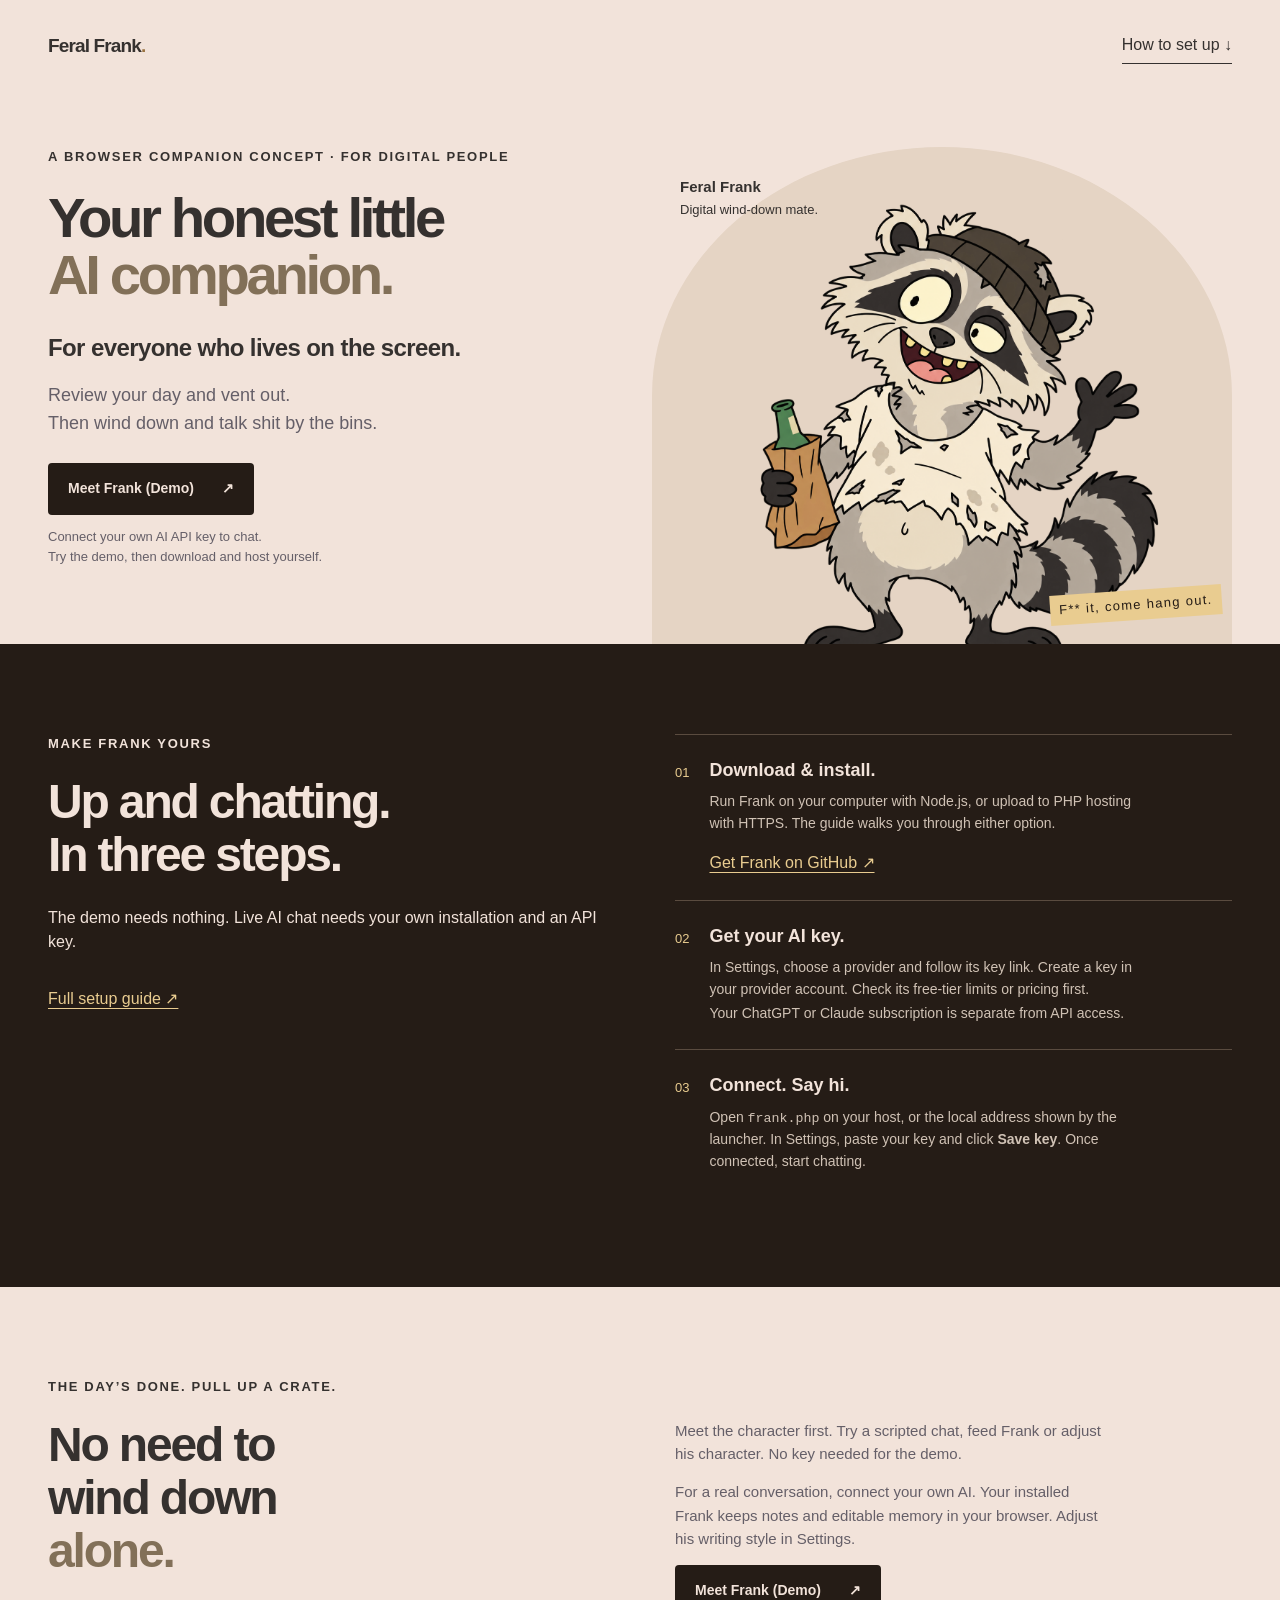
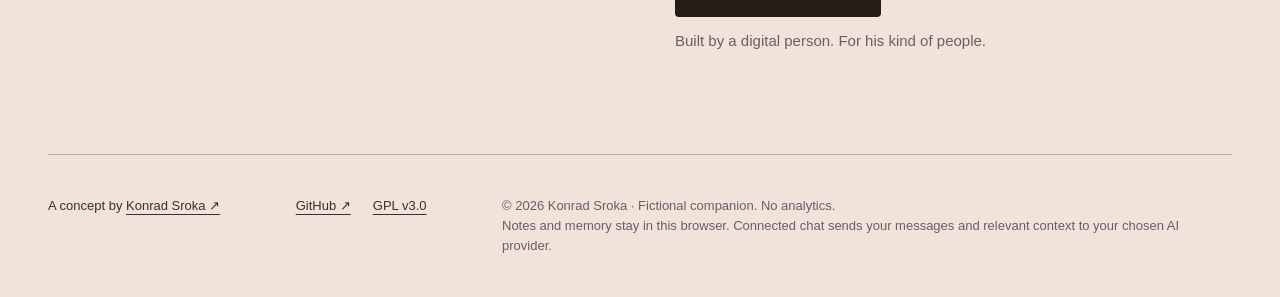
==== docs/index.html @ 743de65f "Frank is here! first version" ====
<!doctype html>
<!-- Feral Frank · Konrad Sroka · 2026 · GPL-3.0-only. -->
<html lang="en">
	<head>
		<meta charset="utf-8" />
		<meta
			name="viewport"
			content="width=device-width, initial-scale=1, viewport-fit=cover"
		/>
		<title>Feral Frank — Your honest little AI companion</title>
		<meta
			name="description"
			content="For everyone who lives on the screen. Review your day, vent out, then wind down by the bins. Meet Frank in the demo or connect your own AI."
		/>
		<meta name="theme-color" content="#f2e3da" />
		<meta name="author" content="Konrad Sroka" />
		<meta property="og:type" content="website" />
		<meta
			property="og:title"
			content="Feral Frank — Your honest little AI companion"
		/>
		<meta
			property="og:description"
			content="Review your day and vent out. Then wind down and talk shit by the bins. Try the demo, then make Frank yours."
		/>
		<meta property="og:image" content="og-image-v2.png" />
		<meta property="og:image:width" content="1731" />
		<meta property="og:image:height" content="909" />
		<meta
			property="og:image:alt"
			content="Feral Frank, your scruffy cartoon raccoon companion."
		/>
		<meta name="twitter:card" content="summary_large_image" />
		<meta
			name="twitter:title"
			content="Feral Frank — Your honest little AI companion"
		/>
		<meta
			name="twitter:description"
			content="Review your day. Then wind down by the bins. A browser companion concept for digital people."
		/>
		<meta name="twitter:image" content="og-image-v2.png" />
		<link rel="icon" href="favicon.svg" type="image/svg+xml" />
		<style>
			/* Feral Frank · Konrad Sroka · 2026 · GPL-3.0-only. Mobile first. */
			:root {
				color-scheme: light;
				--paper: #f2e3da;
				--ink: #35312f;
				--dark: #251c16;
				--muted: #655f68;
				--gold: #e9cc90;
			}
			* {
				box-sizing: border-box;
			}
			html {
				scroll-behavior: auto;
			}
			body {
				margin: 0;
				background: var(--paper);
				color: var(--ink);
				font:
					16px/1.55 -apple-system,
					BlinkMacSystemFont,
					"Segoe UI",
					sans-serif;
			}
			a {
				color: inherit;
				text-underline-offset: 4px;
			}
			a:focus-visible,
			summary:focus-visible {
				outline: 3px solid #8b5a36;
				outline-offset: 5px;
			}
			.skip-link {
				position: absolute;
				top: 8px;
				left: 8px;
				padding: 10px;
				transform: translateY(-150%);
				background: var(--dark);
				color: var(--paper);
				z-index: 10;
			}
			.skip-link:focus {
				transform: none;
			}
			.site-header {
				display: flex;
				align-items: center;
				justify-content: space-between;
				max-width: 1320px;
				margin: auto;
				padding: 20px 24px;
			}
			.wordmark {
				text-decoration: none;
				font-size: 19px;
				line-height: 1;
				font-weight: 750;
				letter-spacing: -0.045em;
			}
			.wordmark span {
				color: #9a7342;
			}
			.small-cta {
				border-bottom: 1px solid;
				text-decoration: none;
				padding: 5px 0;
			}
			.hero {
				max-width: 1320px;
				margin: auto;
				padding: 32px 24px 0;
				overflow: hidden;
			}
			.eyebrow {
				font-size: 13px;
				letter-spacing: 0.13em;
				text-transform: uppercase;
				font-weight: 600;
				margin: 0 0 22px;
			}
			h1 {
				font-size: clamp(28px, 8.1vw, 42px);
				letter-spacing: -0.06em;
				line-height: 1.02;
				margin: 0;
			}
			em {
				font-style: normal;
				color: #827058;
			}
			.hero-promise {
				font-size: 20px;
				font-weight: 600;
				line-height: 1.35;
				letter-spacing: -0.025em;
				margin: 24px 0 0;
			}
			.intro {
				font-size: 16px;
				color: var(--muted);
				margin: 18px 0 25px;
			}
			.primary-cta {
				display: inline-flex;
				gap: 28px;
				align-items: center;
				padding: 15px 20px;
				background: var(--dark);
				color: var(--paper);
				border-radius: 4px;
				text-decoration: none;
				font-size: 14px;
				font-weight: 600;
			}
			.primary-cta:hover {
				background: #514032;
			}
			.fine-print {
				font-size: 13px;
				margin: 12px 0;
				color: var(--muted);
			}
			.hero-art {
				position: relative;
				margin: 20px -24px 0;
				padding-top: 40px;
				height: 350px;
				background: #e5d4c4;
				border-radius: 50% 50% 0 0;
			}
			.hero-art img {
				display: block;
				position: absolute;
				width: 300px;
				height: auto;
				left: 50%;
				bottom: -70px;
				transform: translateX(-50%);
				animation: frank-arrives 750ms cubic-bezier(0.2, 0.75, 0.2, 1) both;
			}
			@keyframes frank-arrives {
				from {
					opacity: 0;
					transform: translateX(-50%) translateY(30px) rotate(-4deg);
				}
				65% {
					opacity: 1;
					transform: translateX(-50%) translateY(-5px) rotate(1deg);
				}
				to {
					opacity: 1;
					transform: translateX(-50%);
				}
			}
			.art-note {
				position: absolute;
				z-index: 1;
				top: 26px;
				left: 24px;
				font-size: 13px;
				font-weight: 700;
			}
			.art-note small {
				display: block;
				font-size: 13px;
				font-weight: 400;
			}
			.bin-label {
				position: absolute;
				right: 14px;
				bottom: 15px;
				background: var(--gold);
				color: var(--dark);
				padding: 5px 9px;
				font-size: 13px;
				letter-spacing: 0.1em;
				transform: rotate(-4deg);
			}
			.idea-section {
				background: var(--dark);
				color: var(--paper);
				padding: 65px 24px;
			}
			h2 {
				font-size: clamp(30px, 5vw, 48px);
				line-height: 1.1;
				letter-spacing: -0.045em;
				margin: 0 0 24px;
			}
			.section-intro > p:last-child {
				max-width: 430px;
				color: #d0c2b5;
				font-size: 15px;
			}
			.idea-list {
				margin-top: 42px;
			}
			.idea-list article {
				display: flex;
				gap: 20px;
				border-top: 1px solid #5a4b3f;
				padding: 24px 0;
			}
			.number {
				font-size: 13px;
				color: var(--gold);
				padding-top: 4px;
			}
			h3 {
				font-size: 18px;
				line-height: 1.25;
				margin: 0 0 10px;
			}
			.idea-list p {
				color: #d0c2b5;
				font-size: 14px;
				margin: 0;
				max-width: 450px;
			}
			.start-section {
				max-width: 1320px;
				margin: auto;
				padding: 64px 24px;
			}
			.start-copy {
				max-width: 430px;
			}
			.start-copy p {
				color: var(--muted);
				font-size: 15px;
			}
			details {
				margin-top: 26px;
				font-size: 13px;
				border-top: 1px solid #bdad9e;
				padding-top: 18px;
			}
			summary {
				cursor: pointer;
				font-weight: 600;
			}
			.site-footer {
				border-top: 1px solid #bdad9e;
				margin: 0 auto;
				padding: 24px;
				max-width: 1272px;
				font-size: 13px;
			}
			.site-footer div {
				display: flex;
				gap: 22px;
				margin: 12px 0;
			}
			.site-footer p {
				font-size: 13px;
				color: var(--muted);
				max-width: 730px;
			}
			@media (min-width: 760px) {
				.site-header {
					padding: 28px 48px;
				}
				.hero {
					padding: 55px 48px 0;
					display: grid;
					grid-template-columns: minmax(0, 1fr) minmax(0, 1fr);
					gap: 24px;
				}
				.hero-copy {
					padding-bottom: 65px;
					z-index: 1;
				}
				h1 {
					font-size: clamp(34px, 4.4vw, 64px);
				}
				.hero-promise {
					font-size: 24px;
				}
				.intro {
					font-size: 18px;
				}
				.hero-art {
					margin: 0;
					height: auto;
					min-height: 480px;
				}
				.hero-art img {
					width: 440px;
					max-width: 130%;
					bottom: -20px;
				}
				.art-note {
					left: 28px;
					top: 28px;
				}
				.bin-label {
					right: 10px;
					bottom: 24px;
				}
				.idea-section {
					display: grid;
					grid-template-columns: minmax(0, 1fr) minmax(0, 1fr);
					gap: 70px;
					padding: 90px max(48px, calc((100vw - 1224px) / 2));
				}
				.idea-list {
					margin: 0;
				}
				.start-section {
					display: grid;
					grid-template-columns: minmax(0, 1fr) minmax(0, 1fr);
					gap: 0 70px;
					padding: 90px 48px;
				}
				.start-section .eyebrow {
					grid-column: 1 / -1;
				}
				.start-copy p:first-child {
					margin-top: 0;
				}
				.site-footer {
					display: flex;
					flex-wrap: wrap;
					justify-content: space-between;
					align-items: baseline;
					padding: 28px 0;
					margin: 0 48px;
				}
				.site-footer p {
					flex-basis: 100%;
				}
			}
			@media (min-width: 1368px) {
				.site-footer {
					margin: auto;
				}
			}
			@media (prefers-reduced-motion: reduce) {
				.hero-art img {
					animation: none;
				}
				html {
					scroll-behavior: auto;
				}
			}

			/* Short setup steps and resilient narrow layouts. */
			#setup {
				scroll-margin-top: 24px;
			}
			.hero-copy,
			.section-intro,
			.idea-list,
			.start-copy {
				min-width: 0;
			}
			.idea-list article > div {
				min-width: 0;
			}
			.setup-link {
				display: inline-block;
				margin-top: 16px;
				color: var(--gold);
			}
			code {
				overflow-wrap: anywhere;
				font-size: 0.95em;
			}
			.art-note {
				font-size: 15px;
			}
			.art-note small {
				margin-top: 2px;
			}
			.site-header {
				gap: 16px;
			}
			.small-cta {
				font-size: 14px;
				flex-shrink: 0;
			}
			@media (min-width: 760px) {
				.small-cta {
					font-size: 16px;
				}
				.hero-promise {
					margin-top: 28px;
				}
			}
		</style>
	</head>
	<body>
		<a class="skip-link" href="#main">Skip to content</a>
		<header class="site-header">
			<a class="wordmark" href="index.html" title="Feral Frank homepage"
				>Feral Frank<span aria-hidden="true">.</span></a
			>
			<a class="small-cta" href="#setup" title="Jump to the three setup steps"
				>How to set up <span aria-hidden="true">↓</span></a
			>
		</header>
		<main id="main">
			<section class="hero" aria-labelledby="hero-title">
				<div class="hero-copy">
					<p class="eyebrow">
						A browser companion concept · for digital people
					</p>
					<h1 id="hero-title">
						Your honest little<br /><em>AI companion.</em>
					</h1>
					<p class="hero-promise">For everyone who lives on the screen.</p>
					<p class="intro">
						Review your day and vent out.<br />Then wind down and talk shit by
						the bins.
					</p>
					<a
						class="primary-cta"
						data-launch
						href="app.html"
						target="_blank"
						rel="noopener"
						title="Meet Frank in the demo (new tab)"
						><span data-launch-label>Meet Frank (Demo)</span
						><span aria-hidden="true">↗</span></a
					>
					<p class="fine-print">
						Connect your own AI API key to chat.<br />Try the demo, then
						download and host yourself.
					</p>
				</div>
				<div class="hero-art">
					<span class="art-note"
						>Feral Frank<small>Digital wind-down mate.</small></span
					>
					<img
						src="frank.png"
						width="1222"
						height="1287"
						alt="Frank, the scruffy cartoon raccoon, waving with a bottle in a paper bag"
						fetchpriority="high"
					/>
					<span class="bin-label">F** it, come hang out.</span>
				</div>
			</section>
			<section class="idea-section" id="setup" aria-labelledby="setup-title">
				<div class="section-intro">
					<p class="eyebrow">Make Frank yours</p>
					<h2 id="setup-title">Up and chatting.<br />In three steps.</h2>
					<p>
						The demo needs nothing. Live AI chat needs your own installation and
						an API key.
					</p>
					<a
						class="setup-link"
						href="SETUP.md"
						target="_blank"
						rel="noopener"
						title="Read the full installation guide (new tab)"
						>Full setup guide ↗</a
					>
				</div>
				<div class="idea-list">
					<article>
						<span class="number" aria-hidden="true">01</span>
						<div>
							<h3>Download &amp; install.</h3>
							<p>
								Run Frank on your computer with Node.js, or upload to PHP
								hosting with HTTPS. The guide walks you through either option.
							</p>
							<a
								class="setup-link"
								href="https://github.com/konradbuilds/feral-frank"
								target="_blank"
								rel="noopener"
								title="Open Frank’s source and download options on GitHub (new tab)"
								>Get Frank on GitHub ↗</a
							>
						</div>
					</article>
					<article>
						<span class="number" aria-hidden="true">02</span>
						<div>
							<h3>Get your AI key.</h3>
							<p>
								In Settings, choose a provider and follow its key link. Create a
								key in your provider account. Check its free-tier limits or
								pricing first.
							</p>
							<p class="setup-link">
								Your ChatGPT or Claude subscription is separate from API access.
							</p>
						</div>
					</article>
					<article>
						<span class="number" aria-hidden="true">03</span>
						<div>
							<h3>Connect. Say hi.</h3>
							<p>
								Open <code>frank.php</code> on your host, or the local address
								shown by the launcher. In Settings, paste your key and click
								<strong>Save key</strong>. Once connected, start chatting.
							</p>
						</div>
					</article>
				</div>
			</section>
			<section class="start-section" aria-labelledby="start-title">
				<p class="eyebrow">The day’s done. Pull up a crate.</p>
				<h2 id="start-title">No need to<br />wind down<br /><em>alone.</em></h2>
				<div class="start-copy">
					<p>
						Meet the character first. Try a scripted chat, feed Frank or adjust his character. No key needed for the demo.
					</p>
					<p>
						For a real conversation, connect your own AI. Your installed Frank
						keeps notes and editable memory in your browser. Adjust his writing style in Settings.
					</p>
					<a
						class="primary-cta"
						data-launch
						href="app.html"
						target="_blank"
						rel="noopener"
						title="Meet Frank in the demo (new tab)"
						><span data-launch-label>Meet Frank (Demo)</span
						><span aria-hidden="true">↗</span></a
					>
					<p class="fine-print" id="launch-status" role="status">
						Built by a digital person. For his kind of people.
					</p>
				</div>
			</section>
		</main>
		<footer class="site-footer">
			<span
				>A concept by
				<a
					href="https://konradbuilds.github.io/"
					target="_blank"
					rel="noopener"
					title="Visit Konrad’s portfolio (new tab)"
					>Konrad Sroka ↗</a
				></span
			>
			<div>
				<a
					href="https://github.com/konradbuilds/feral-frank"
					target="_blank"
					rel="noopener"
					title="View Feral Frank’s source on GitHub (new tab)"
					>GitHub ↗</a
				><a href="LICENSE.txt" title="Read the GPL v3.0 licence">GPL v3.0</a>
			</div>
			<p>
				© 2026 Konrad Sroka · Fictional companion. No analytics.<br />Notes and
				memory stay in this browser. Connected chat sends your messages and
				relevant context to your chosen AI provider.
			</p>
		</footer>
		<script>
			/* Check this installation only. No key, chat request or provider call. */
			(function () {
				"use strict";
				if (
					!/^https?:$/.test(location.protocol) ||
					location.hostname.endsWith(".github.io")
				)
					return;
				const controller = new AbortController();
				const timeout = setTimeout(() => controller.abort(), 2500);
				fetch("frank.php?api=status", {
					credentials: "same-origin",
					cache: "no-store",
					signal: controller.signal,
				})
					.then(async (response) => {
						if (
							!(response.headers.get("content-type") || "").includes(
								"application/json",
							)
						)
							return;
						const data = await response.json();
						const installed =
							response.ok &&
							data.bridge === true &&
							Array.isArray(data.providers);
						const signIn =
							response.status === 401 &&
							data.error === "Sign in at frank.php, then try again.";
						if (!installed && !signIn) return;
						const configured =
							installed &&
							data.providers.some(
								(provider) => provider.configured && provider.model,
							);
						const label = signIn
							? "Sign in to Frank"
							: configured
								? "Open my Frank"
								: "Set up my Frank";
						document.querySelectorAll("[data-launch]").forEach((link) => {
							link.href = "frank.php";
							link.title = label + " (new tab)";
							link.querySelector("[data-launch-label]").textContent = label;
						});
						document.getElementById("launch-status").textContent = signIn
							? "Your installation is here. Sign in with your existing Frank password."
							: configured
								? "Your AI key is saved. Frank checks the connection when you open it."
								: "Your installation is here. Open Frank to add your AI key.";
					})
					.catch(() => {
						/* Static host, offline or unavailable server: the demo link still works. */
					})
					.finally(() => clearTimeout(timeout));
			})();
		</script>
		<!-- Frank to future maintainers: keep the useful bits. Let the rest go. -->
	</body>
</html>
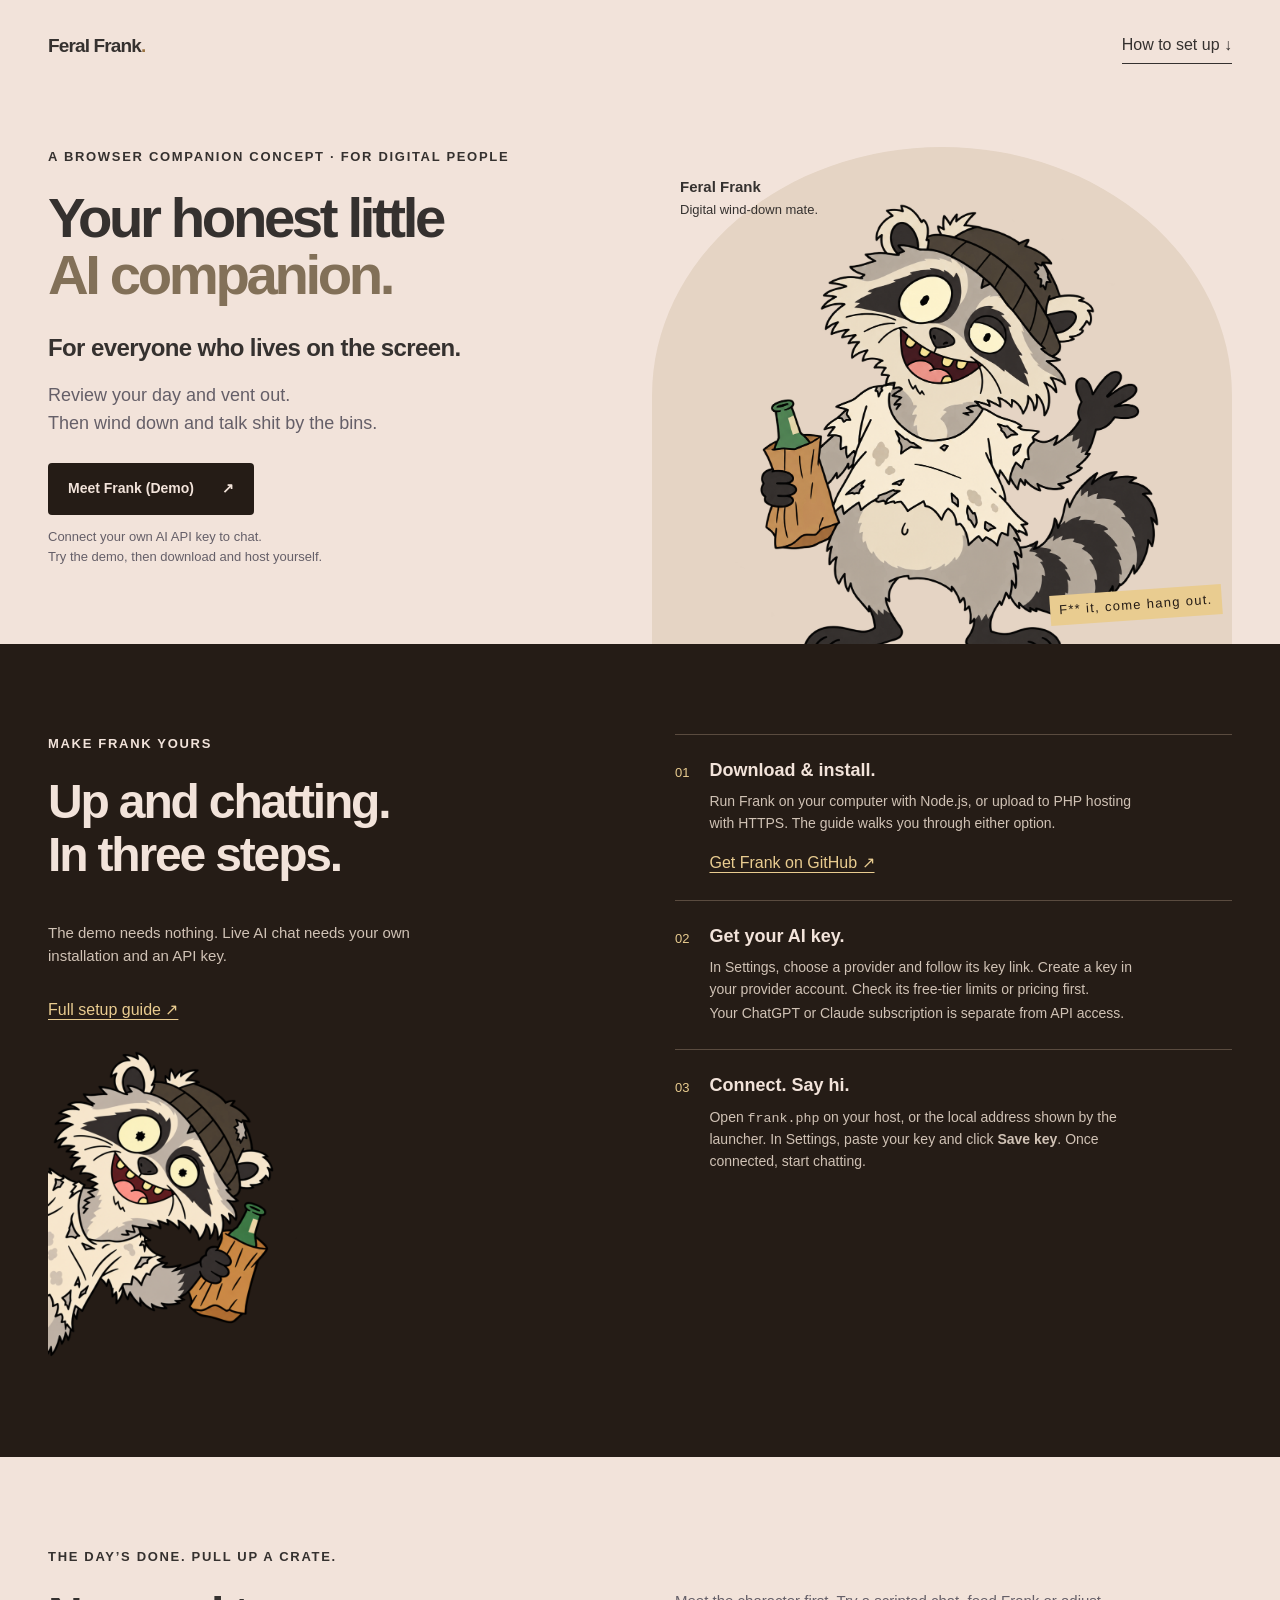
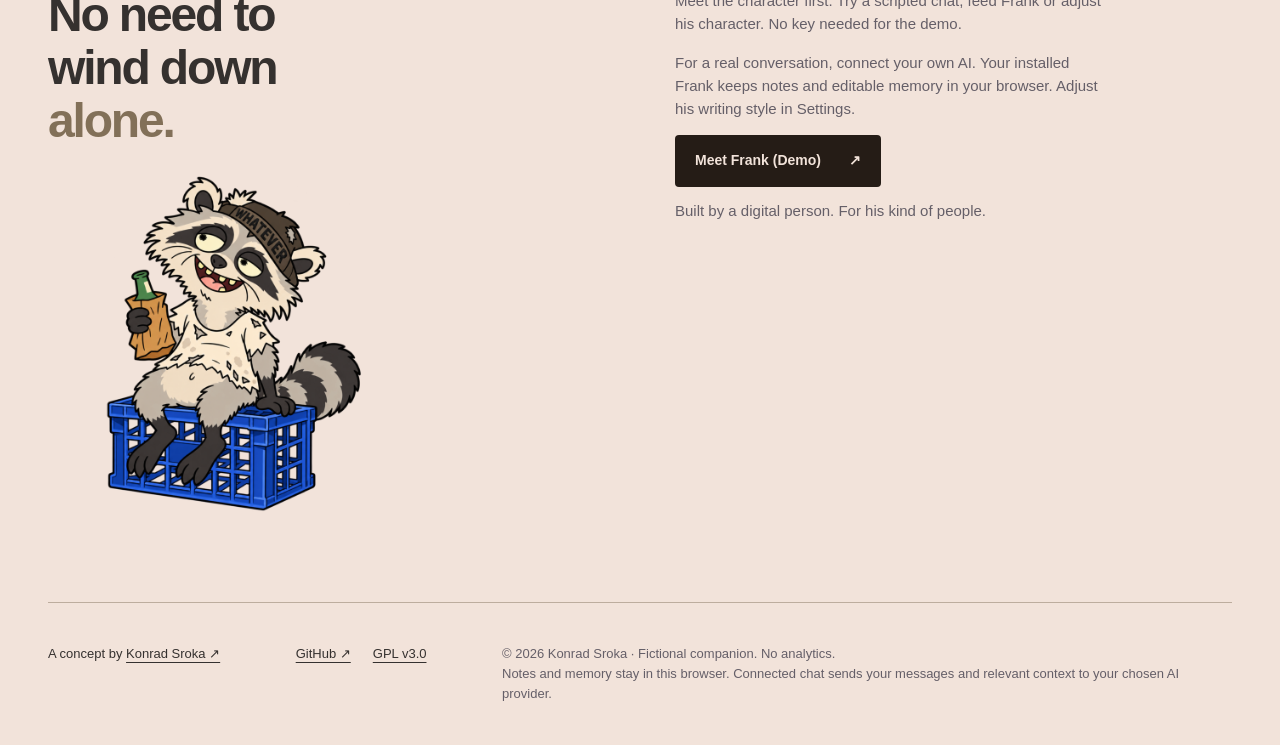
==== commit 69172c87: "Fix about-page publication: include updated HTML and artwork cache" ====
--- a/docs/index.html
+++ b/docs/index.html
@@ -175,11 +175,12 @@
 				background: #e5d4c4;
 				border-radius: 50% 50% 0 0;
 			}
-			.hero-art img {
+			.hero-art .hero-frank {
 				display: block;
 				position: absolute;
 				width: 300px;
 				height: auto;
+				aspect-ratio: 1222 / 1287;
 				left: 50%;
 				bottom: -70px;
 				transform: translateX(-50%);
@@ -234,7 +235,7 @@
 				letter-spacing: -0.045em;
 				margin: 0 0 24px;
 			}
-			.section-intro > p:last-child {
+			.section-intro > p:not(.eyebrow) {
 				max-width: 430px;
 				color: #d0c2b5;
 				font-size: 15px;
@@ -331,7 +332,7 @@
 					height: auto;
 					min-height: 480px;
 				}
-				.hero-art img {
+				.hero-art .hero-frank {
 					width: 440px;
 					max-width: 130%;
 					bottom: -20px;
@@ -383,7 +384,7 @@
 				}
 			}
 			@media (prefers-reduced-motion: reduce) {
-				.hero-art img {
+				.hero-art .hero-frank {
 					animation: none;
 				}
 				html {
@@ -433,6 +434,13 @@
 				.hero-promise {
 					margin-top: 28px;
 				}
+			}
+			.section-intro { display: flex; flex-direction: column; align-items: flex-start; }
+			.setup-frank { display: block; width: min(100%, 280px); height: auto; margin-top: 28px; }
+			.start-frank { display: block; width: min(100%, 340px); height: auto; margin: 24px 0 32px; }
+			@media (min-width: 760px) {
+				.setup-frank { margin-top: auto; padding-top: 24px; width: min(100%, 320px); }
+				.start-frank { margin-bottom: 0; }
 			}
 		</style>
 	</head>
@@ -479,13 +487,125 @@
 					<span class="art-note"
 						>Feral Frank<small>Digital wind-down mate.</small></span
 					>
-					<img
-						src="frank.png"
-						width="1222"
-						height="1287"
-						alt="Frank, the scruffy cartoon raccoon, waving with a bottle in a paper bag"
-						fetchpriority="high"
-					/>
+					<svg class="hero-frank" viewBox="0 0 1222 1287" role="img" aria-label="Frank looks at you, waving with a bagged bottle" xmlns="http://www.w3.org/2000/svg" xmlns:xlink="http://www.w3.org/1999/xlink"><defs><image
+												id="about-original-ink"
+												href="frank.png"
+												xlink:href="frank.png"
+												x="0"
+												y="0"
+												width="1222"
+												height="1287"
+											/><clipPath id="about-left-eye-cut">
+												<path
+													d="M578.59 208.21L566.04 210.30L559.77 212.39L553.50 214.48L548.28 216.57L544.10 218.66L539.92 220.75L535.74 222.84L531.56 224.93L528.42 227.02L525.29 229.11L523.20 231.20L520.07 233.29L517.98 235.38L515.88 237.47L513.79 239.56L511.70 241.65L509.62 243.74L508.57 245.83L508.57 247.92L504.39 250.01L503.35 252.10L502.30 254.19L501.25 256.28L500.21 258.37L498.12 260.46L498.12 262.55L497.07 264.64L496.03 266.73L494.99 268.82L494.99 270.91L493.94 273.00L493.94 275.09L492.89 277.18L492.89 279.27L492.89 281.36L491.85 283.45L491.85 285.54L491.85 287.63L492.89 289.72L492.89 291.81L492.89 293.90L493.94 295.99L493.94 298.08L494.99 300.17L496.03 302.26L497.07 304.35L497.07 306.44L499.17 308.53L500.21 310.62L501.25 312.71L503.35 314.80L504.39 316.89L506.48 318.98L508.57 321.07L510.66 323.16L513.79 325.25L515.88 327.34L519.02 329.43L524.25 331.52L529.47 333.61L535.74 335.70L539.92 336.75L562.91 336.75L570.23 335.70L578.59 333.61L583.81 331.52L589.03 329.43L593.22 327.34L596.35 325.25L600.53 323.16L602.62 321.07L605.75 318.98L607.85 316.89L610.98 314.80L612.02 312.71L614.12 310.62L616.21 308.53L618.29 306.44L619.34 304.35L621.43 302.26L622.48 300.17L623.52 298.08L625.61 295.99L626.65 293.90L627.70 291.81L628.75 289.72L628.75 287.63L629.79 285.54L630.84 283.45L631.88 281.36L632.92 279.27L632.92 277.18L633.97 275.09L635.01 273.00L635.01 270.91L636.06 268.82L636.06 266.73L637.11 264.64L637.11 262.55L637.11 260.46L637.11 258.37L638.15 256.28L638.15 254.19L638.15 252.10L637.11 250.01L637.11 247.92L637.11 245.83L636.06 243.74L636.06 241.65L635.01 239.56L633.97 237.47L632.92 235.38L631.88 233.29L630.84 231.20L628.75 229.11L625.61 227.02L623.52 224.93L623.52 222.84L621.43 220.75L619.34 218.66L616.21 216.57L612.02 214.48L607.85 212.39L602.62 210.30L593.22 208.21Z"
+												/>
+											</clipPath><clipPath id="about-right-eye-cut">
+												<path
+													d="M699.38 337.15L697.29 339.25L696.25 341.33L695.20 343.43L694.15 345.51L693.11 347.61L692.07 349.69L691.02 351.79L689.98 353.88L689.98 355.97L688.93 358.06L688.93 360.14L688.93 362.24L688.93 364.32L688.93 366.42L688.93 368.50L688.93 370.60L688.93 372.69L688.93 374.77L688.93 376.87L688.93 378.95L689.98 381.05L689.98 383.13L691.02 385.23L692.07 387.31L693.11 389.40L694.15 391.50L695.20 393.58L696.25 395.68L698.34 397.76L699.38 399.86L701.47 401.94L702.51 404.03L704.61 406.12L709.83 408.21L712.97 410.31L712.97 412.39L717.14 414.49L721.33 416.57L726.55 418.67L734.91 420.75L750.59 420.75L757.90 418.67L763.12 416.57L767.30 414.49L769.39 412.39L772.53 410.31L773.58 408.21L775.66 406.12L777.75 404.03L778.80 401.94L779.85 399.86L780.89 397.76L781.93 395.68L782.98 393.58L784.02 391.50L784.02 389.40L782.98 387.31L781.93 385.23L780.89 383.13L779.85 381.05L777.75 378.95L776.71 376.87L774.62 374.77L773.58 372.69L771.49 370.60L769.39 368.50L767.30 366.42L765.22 364.32L763.12 362.24L759.99 360.14L757.90 358.06L754.76 355.97L751.63 353.88L748.50 351.79L744.32 349.69L740.13 347.61L737.00 345.51L731.77 343.43L724.46 341.33L717.14 339.25L703.56 337.15Z"
+												/>
+											</clipPath><clipPath id="about-left-pupil-clear">
+												<rect x="518" y="260" width="34" height="36" />
+											</clipPath><clipPath id="about-left-pupil-cut">
+												<path
+													id="about-left-pupil-shape"
+													d="M519.7 282.5L520.9 278.0L529.2 267.9L532.7 264.6L538.6 262.3L543.3 262.3L545.7 263.4L546.9 264.6L548.1 266.8L549.2 270.2L549.2 272.4L548.1 275.8L543.3 284.7L541.0 288.1L537.4 290.3L530.4 293.7L526.8 293.7L522.1 291.4L519.7 284.7Z"
+												/>
+											</clipPath><clipPath id="about-right-pupil-clear">
+												<rect x="690" y="353" width="24" height="28" />
+											</clipPath><clipPath id="about-right-pupil-cut">
+												<path
+													id="about-right-pupil-shape"
+													d="M690.3 368.2L691.4 364.8L695.0 359.2L697.3 355.9L699.7 354.7L703.2 353.6L709.1 353.6L711.5 355.9L712.7 358.1L712.7 364.8L709.1 373.8L706.8 376.0L703.2 378.3L700.9 379.4L696.2 379.4L693.8 378.3L691.4 376.0L690.3 373.8Z"
+												/>
+											</clipPath></defs><use href="#about-original-ink" xlink:href="#about-original-ink"/><g id="about-left-eye" clip-path="url(#about-left-eye-cut)">
+													<g clip-path="url(#about-left-pupil-clear)">
+														<rect
+															x="518"
+															y="260"
+															width="34"
+															height="36"
+															fill="#fcf2cb"
+														/>
+														<use
+															href="#about-original-ink"
+															xlink:href="#about-original-ink"
+															transform="translate(-36 0)"
+														/>
+													</g>
+													<g id="about-left-pupil" transform="translate(28 -2)">
+														<use
+															href="#about-original-ink"
+															xlink:href="#about-original-ink"
+															clip-path="url(#about-left-pupil-cut)"
+														/>
+													</g>
+													<path
+														id="about-left-lid"
+														d="M480 190H655V192Q570 184 480 192Z"
+														fill="#48443d"
+														stroke="#292626"
+														stroke-width="3.6"
+														stroke-linejoin="round"
+													/>
+													<path
+														id="about-left-lower-lid"
+														d="M480 350H655V350H480Z"
+														fill="#48443d"
+													/>
+													<path
+														id="about-left-crease"
+														d="M495 278C535 284 593 284 638 278"
+														fill="none"
+														stroke="#262525"
+														stroke-width="5"
+														stroke-linecap="round"
+														opacity="0"
+													/>
+												</g><g id="about-right-eye" clip-path="url(#about-right-eye-cut)">
+													<g clip-path="url(#about-right-pupil-clear)">
+														<rect
+															x="690"
+															y="353"
+															width="24"
+															height="28"
+															fill="#fcf3cc"
+														/>
+														<use
+															href="#about-original-ink"
+															xlink:href="#about-original-ink"
+															transform="translate(-34 -12)"
+														/>
+													</g>
+													<g id="about-right-pupil" transform="translate(34 12)">
+														<use
+															href="#about-original-ink"
+															xlink:href="#about-original-ink"
+															clip-path="url(#about-right-pupil-cut)"
+														/>
+													</g>
+													<path
+														id="about-right-lid"
+														d="M675 317H803V319Q745 313 675 319Z"
+														fill="#48443d"
+														stroke="#292626"
+														stroke-width="3.6"
+														stroke-linejoin="round"
+													/>
+													<path
+														id="about-right-lower-lid"
+														d="M675 435H803V435H675Z"
+														fill="#48443d"
+													/>
+													<path
+														id="about-right-crease"
+														d="M690 384Q737 394 784 385"
+														fill="none"
+														stroke="#262525"
+														stroke-width="5"
+														stroke-linecap="round"
+														opacity="0"
+													/>
+												</g></svg>
 					<span class="bin-label">F** it, come hang out.</span>
 				</div>
 			</section>
@@ -505,6 +625,7 @@
 						title="Read the full installation guide (new tab)"
 						>Full setup guide ↗</a
 					>
+<img class="setup-frank" src="images/frank-peek-forward.png" width="800" height="800" alt="Frank peeks in with his bottle, looking straight at you" loading="lazy" decoding="async"/>
 				</div>
 				<div class="idea-list">
 					<article>
@@ -554,7 +675,8 @@
 			</section>
 			<section class="start-section" aria-labelledby="start-title">
 				<p class="eyebrow">The day’s done. Pull up a crate.</p>
-				<h2 id="start-title">No need to<br />wind down<br /><em>alone.</em></h2>
+				<div class="start-heading"><h2 id="start-title">No need to<br />wind down<br /><em>alone.</em></h2>
+<img class="start-frank" src="images/frank-crate-whatever.png" width="800" height="800" alt="A satisfied Frank on a blue milk crate, bottle in hand and WHATEVER stitched on his beanie" loading="lazy" decoding="async"/></div>
 				<div class="start-copy">
 					<p>
 						Meet the character first. Try a scripted chat, feed Frank or adjust his character. No key needed for the demo.
@@ -664,6 +786,7 @@
 					.finally(() => clearTimeout(timeout));
 			})();
 		</script>
+		<script src="about-motion.js" defer></script>
 		<!-- Frank to future maintainers: keep the useful bits. Let the rest go. -->
 	</body>
 </html>
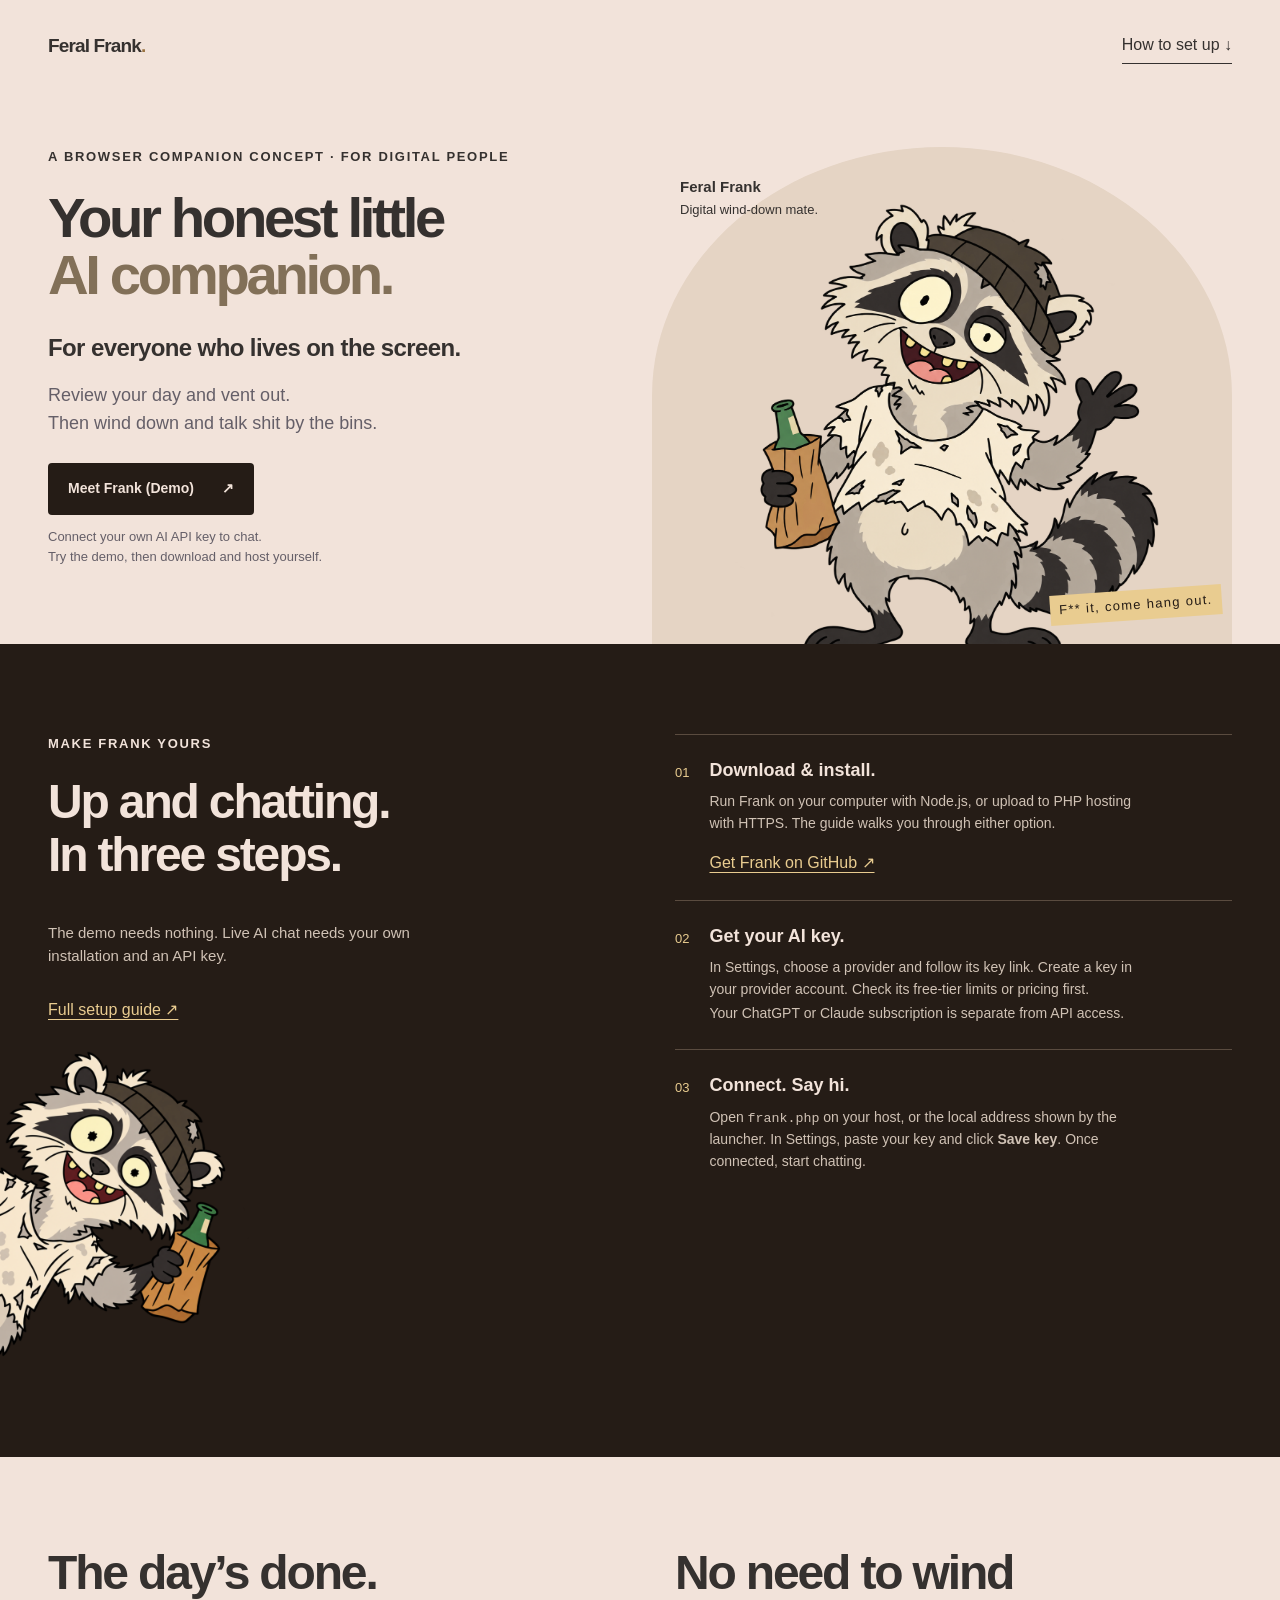
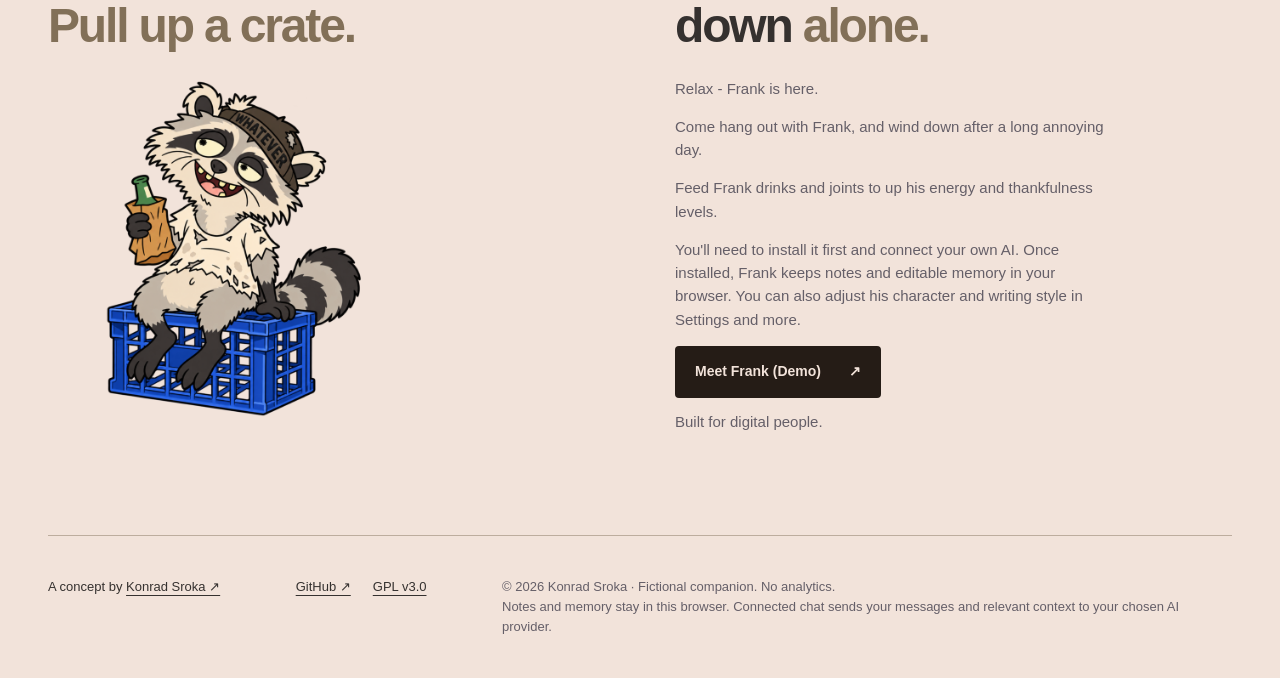
==== commit 3d55fdce: "Update closing copy and align peeking Frank with screen edge" ====
--- a/docs/index.html
+++ b/docs/index.html
@@ -360,9 +360,6 @@
 					gap: 0 70px;
 					padding: 90px 48px;
 				}
-				.start-section .eyebrow {
-					grid-column: 1 / -1;
-				}
 				.start-copy p:first-child {
 					margin-top: 0;
 				}
@@ -436,10 +433,10 @@
 				}
 			}
 			.section-intro { display: flex; flex-direction: column; align-items: flex-start; }
-			.setup-frank { display: block; width: min(100%, 280px); height: auto; margin-top: 28px; }
+			.setup-frank { display: block; width: min(100%, 280px); height: auto; margin-top: 28px; margin-left: -24px; }
 			.start-frank { display: block; width: min(100%, 340px); height: auto; margin: 24px 0 32px; }
 			@media (min-width: 760px) {
-				.setup-frank { margin-top: auto; padding-top: 24px; width: min(100%, 320px); }
+				.setup-frank { margin-top: auto; padding-top: 24px; width: min(100%, 320px); margin-left: calc(-1 * max(48px, (100vw - 1224px) / 2)); }
 				.start-frank { margin-bottom: 0; }
 			}
 		</style>
@@ -674,17 +671,14 @@
 				</div>
 			</section>
 			<section class="start-section" aria-labelledby="start-title">
-				<p class="eyebrow">The day’s done. Pull up a crate.</p>
-				<div class="start-heading"><h2 id="start-title">No need to<br />wind down<br /><em>alone.</em></h2>
+				<div class="start-heading"><h2 id="start-title">The day’s done.<br /><em>Pull up a crate.</em></h2>
 <img class="start-frank" src="images/frank-crate-whatever.png" width="800" height="800" alt="A satisfied Frank on a blue milk crate, bottle in hand and WHATEVER stitched on his beanie" loading="lazy" decoding="async"/></div>
 				<div class="start-copy">
-					<p>
-						Meet the character first. Try a scripted chat, feed Frank or adjust his character. No key needed for the demo.
-					</p>
-					<p>
-						For a real conversation, connect your own AI. Your installed Frank
-						keeps notes and editable memory in your browser. Adjust his writing style in Settings.
-					</p>
+					<h2>No need to wind down <em>alone.</em></h2>
+					<p>Relax - Frank is here.</p>
+					<p>Come hang out with Frank, and wind down after a long annoying day.</p>
+					<p>Feed Frank drinks and joints to up his energy and thankfulness levels.</p>
+					<p>You'll need to install it first and connect your own AI. Once installed, Frank keeps notes and editable memory in your browser. You can also adjust his character and writing style in Settings and more.</p>
 					<a
 						class="primary-cta"
 						data-launch
@@ -696,7 +690,7 @@
 						><span aria-hidden="true">↗</span></a
 					>
 					<p class="fine-print" id="launch-status" role="status">
-						Built by a digital person. For his kind of people.
+						Built for digital people.
 					</p>
 				</div>
 			</section>
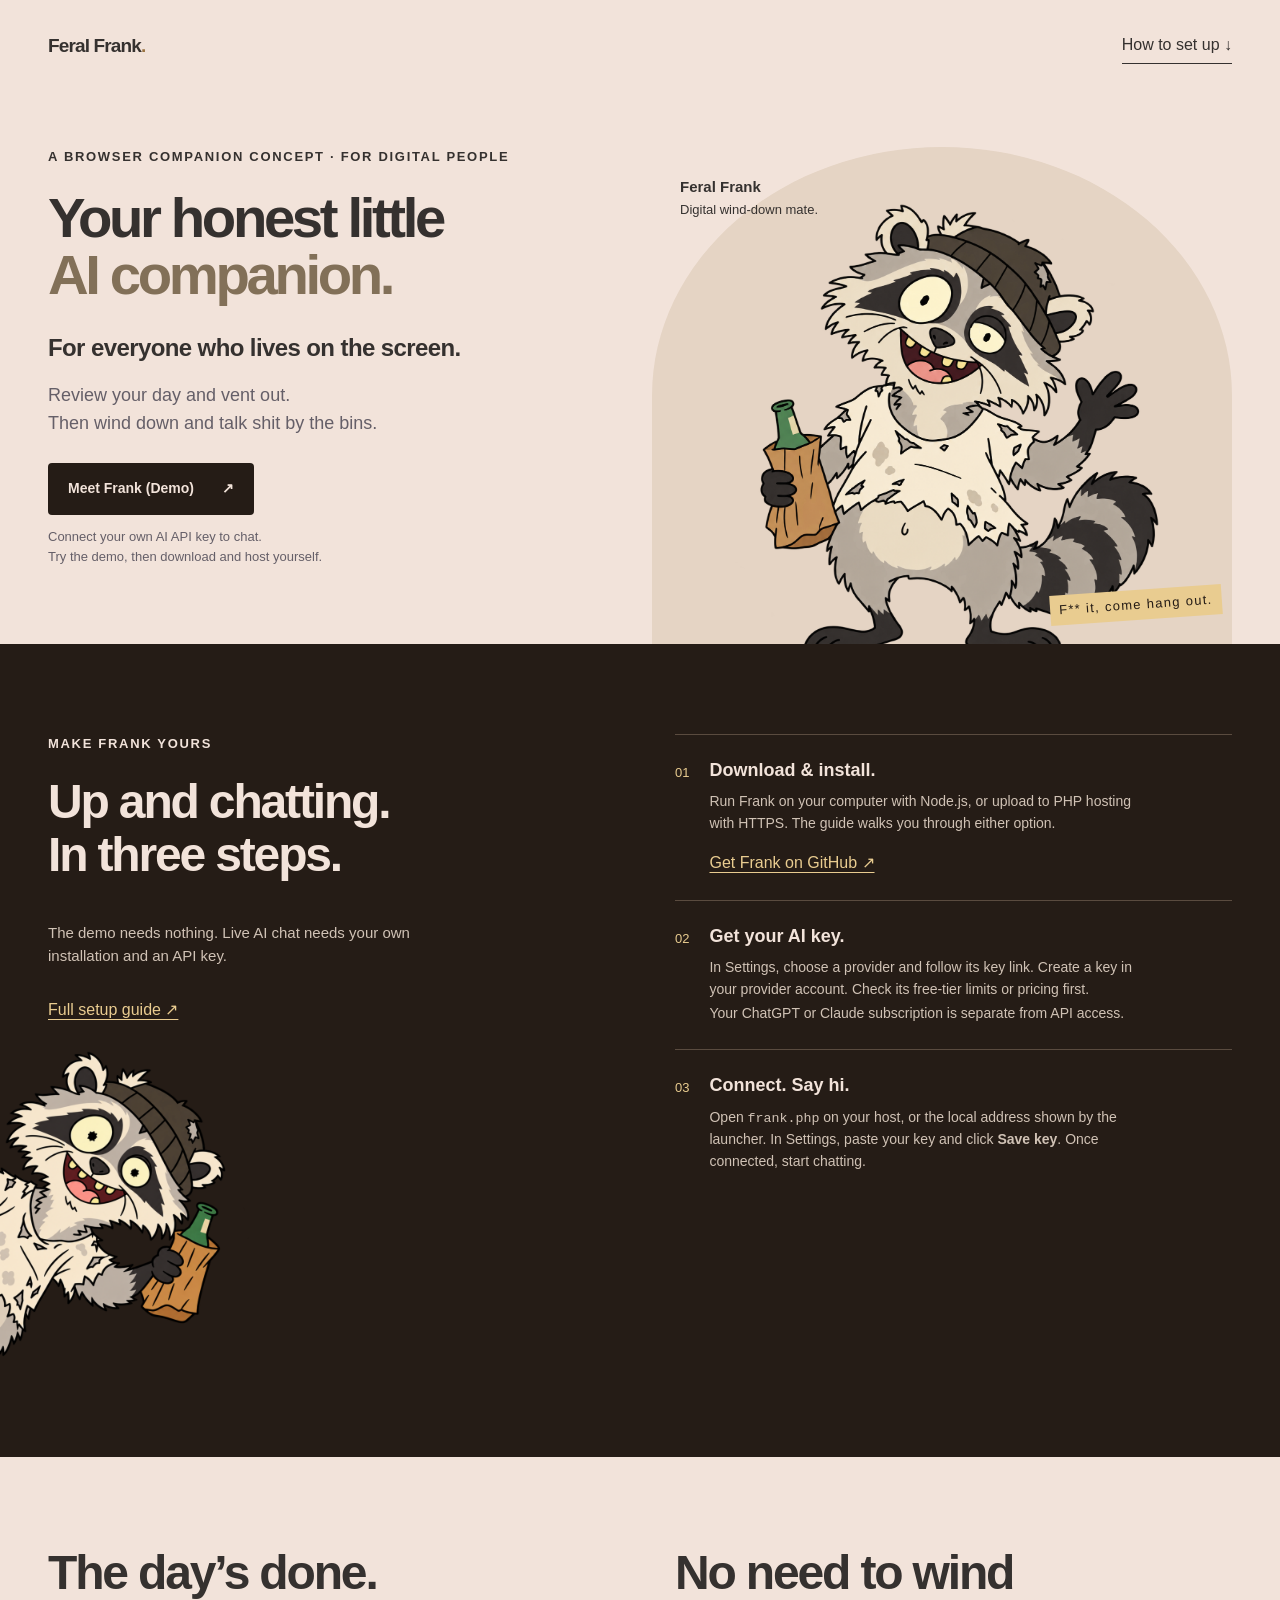
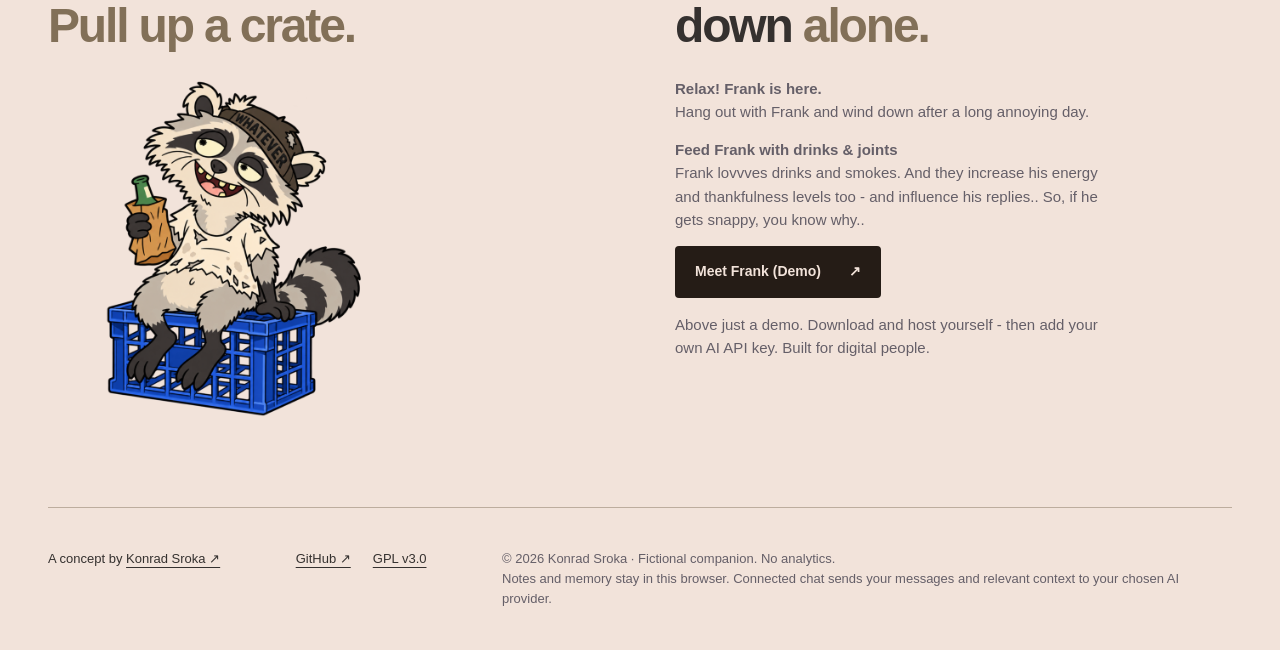
==== commit ec21a000: "Replace closing description with exact approved HTML" ====
--- a/docs/index.html
+++ b/docs/index.html
@@ -675,23 +675,11 @@
 <img class="start-frank" src="images/frank-crate-whatever.png" width="800" height="800" alt="A satisfied Frank on a blue milk crate, bottle in hand and WHATEVER stitched on his beanie" loading="lazy" decoding="async"/></div>
 				<div class="start-copy">
 					<h2>No need to wind down <em>alone.</em></h2>
-					<p>Relax - Frank is here.</p>
-					<p>Come hang out with Frank, and wind down after a long annoying day.</p>
-					<p>Feed Frank drinks and joints to up his energy and thankfulness levels.</p>
-					<p>You'll need to install it first and connect your own AI. Once installed, Frank keeps notes and editable memory in your browser. You can also adjust his character and writing style in Settings and more.</p>
-					<a
-						class="primary-cta"
-						data-launch
-						href="app.html"
-						target="_blank"
-						rel="noopener"
-						title="Meet Frank in the demo (new tab)"
-						><span data-launch-label>Meet Frank (Demo)</span
-						><span aria-hidden="true">↗</span></a
-					>
-					<p class="fine-print" id="launch-status" role="status">
-						Built for digital people.
-					</p>
+					<p><b>Relax! Frank is here.</b><br>Hang out with Frank and wind down after a long annoying day.</p>
+					<p><b>Feed Frank with drinks &amp; joints</b><br>Frank lovvves drinks and smokes. And they increase his energy and thankfulness levels too - and influence his replies.. So, if he gets snappy, you know why..</p>
+				
+					<p><a class="primary-cta" data-launch="" href="app.html" target="_blank" rel="noopener" title="Meet Frank in the demo (new tab)"><span data-launch-label="">Meet Frank (Demo)</span><span aria-hidden="true">↗</span></a></p>
+					<p class="fine-print" id="launch-status" role="status">Above just a demo. Download and host yourself - then add your own AI API key. Built for digital people.</p>
 				</div>
 			</section>
 		</main>
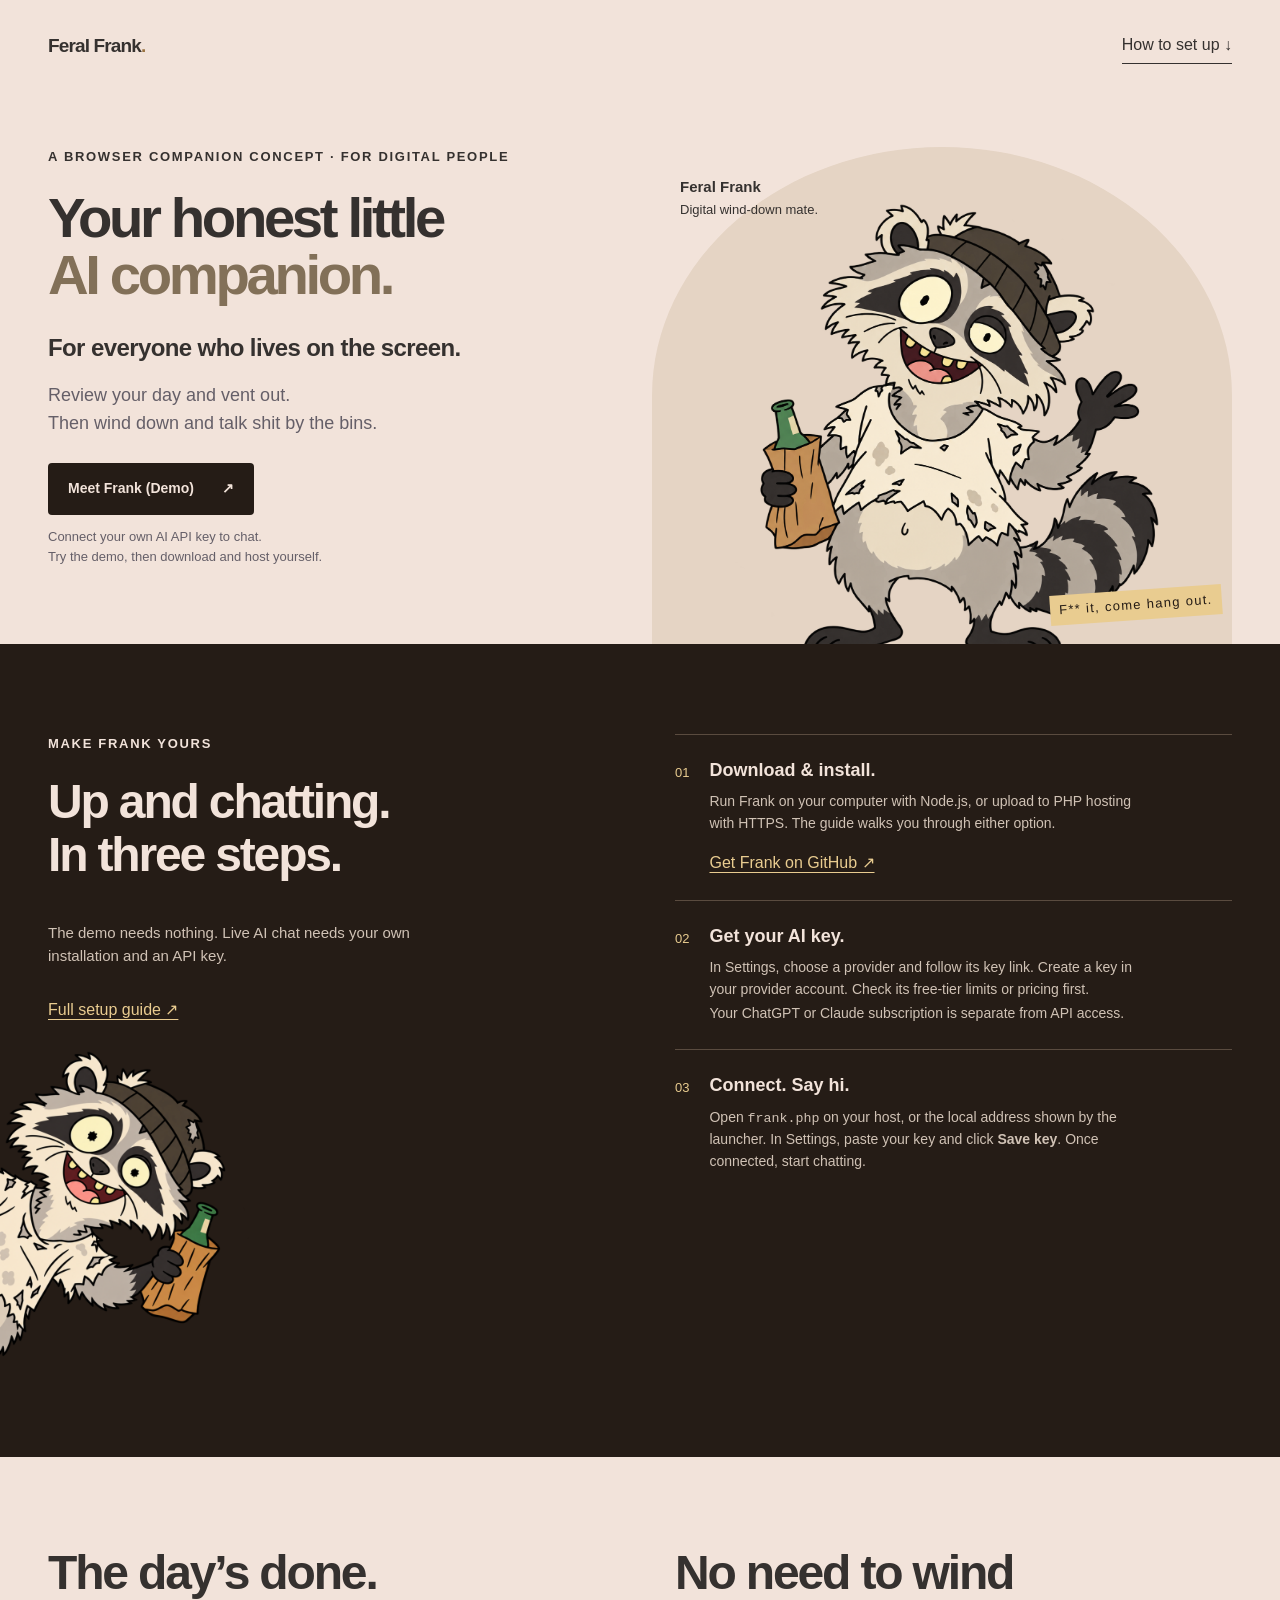
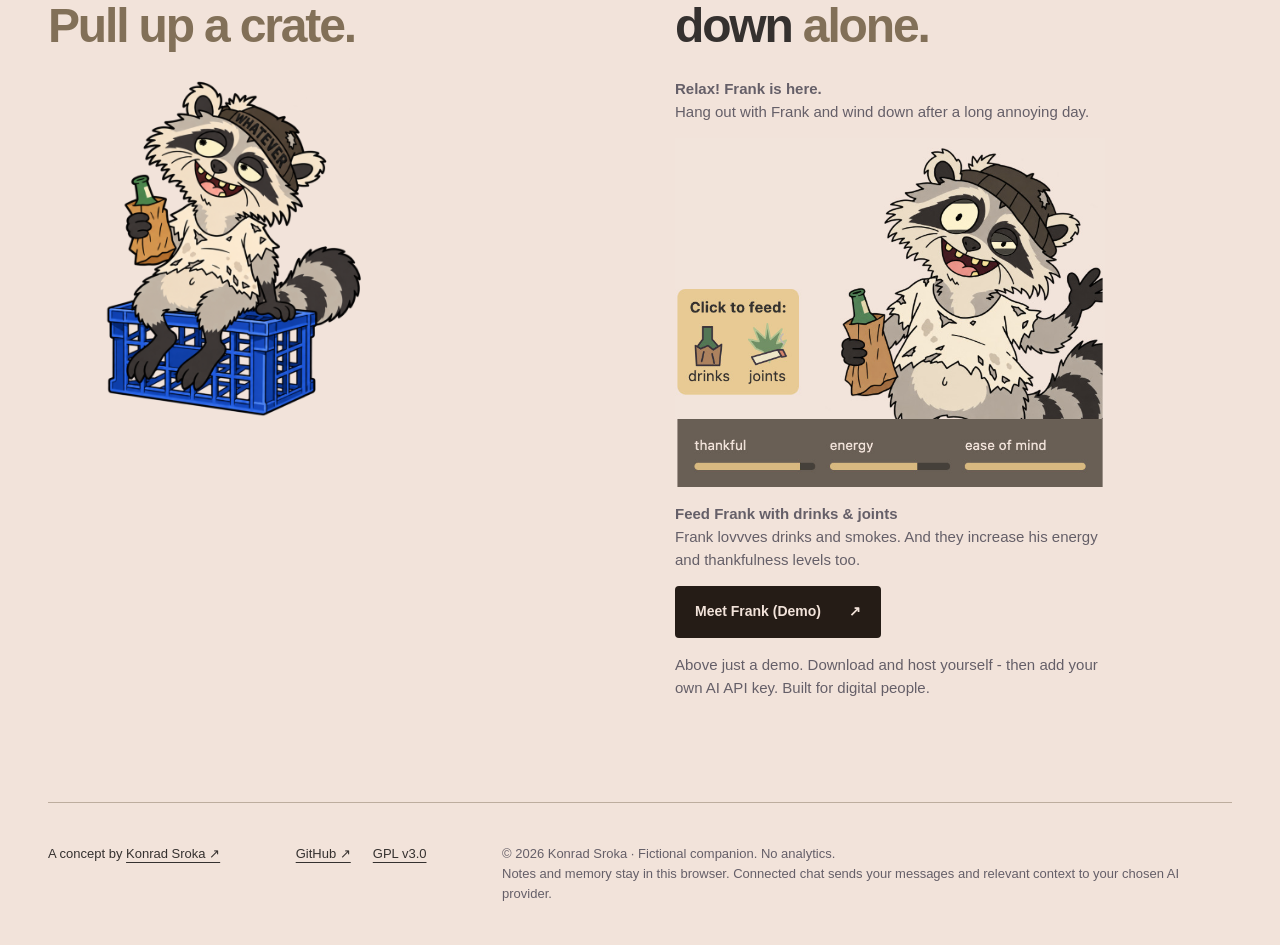
==== commit dd1ce9cc: "Add feeding screenshot and shorten closing description" ====
--- a/docs/index.html
+++ b/docs/index.html
@@ -676,7 +676,8 @@
 				<div class="start-copy">
 					<h2>No need to wind down <em>alone.</em></h2>
 					<p><b>Relax! Frank is here.</b><br>Hang out with Frank and wind down after a long annoying day.</p>
-					<p><b>Feed Frank with drinks &amp; joints</b><br>Frank lovvves drinks and smokes. And they increase his energy and thankfulness levels too - and influence his replies.. So, if he gets snappy, you know why..</p>
+					<img src="images/frank-feeding.jpg" width="708" height="574" alt="Feed Frank drinks and joints using the icons beside him; his thankfulness, energy and ease of mind appear below." loading="lazy" decoding="async" style="display: block; width: 100%; height: auto;">
+					<p><b>Feed Frank with drinks &amp; joints</b><br>Frank lovvves drinks and smokes. And they increase his energy and thankfulness levels too.</p>
 				
 					<p><a class="primary-cta" data-launch="" href="app.html" target="_blank" rel="noopener" title="Meet Frank in the demo (new tab)"><span data-launch-label="">Meet Frank (Demo)</span><span aria-hidden="true">↗</span></a></p>
 					<p class="fine-print" id="launch-status" role="status">Above just a demo. Download and host yourself - then add your own AI API key. Built for digital people.</p>
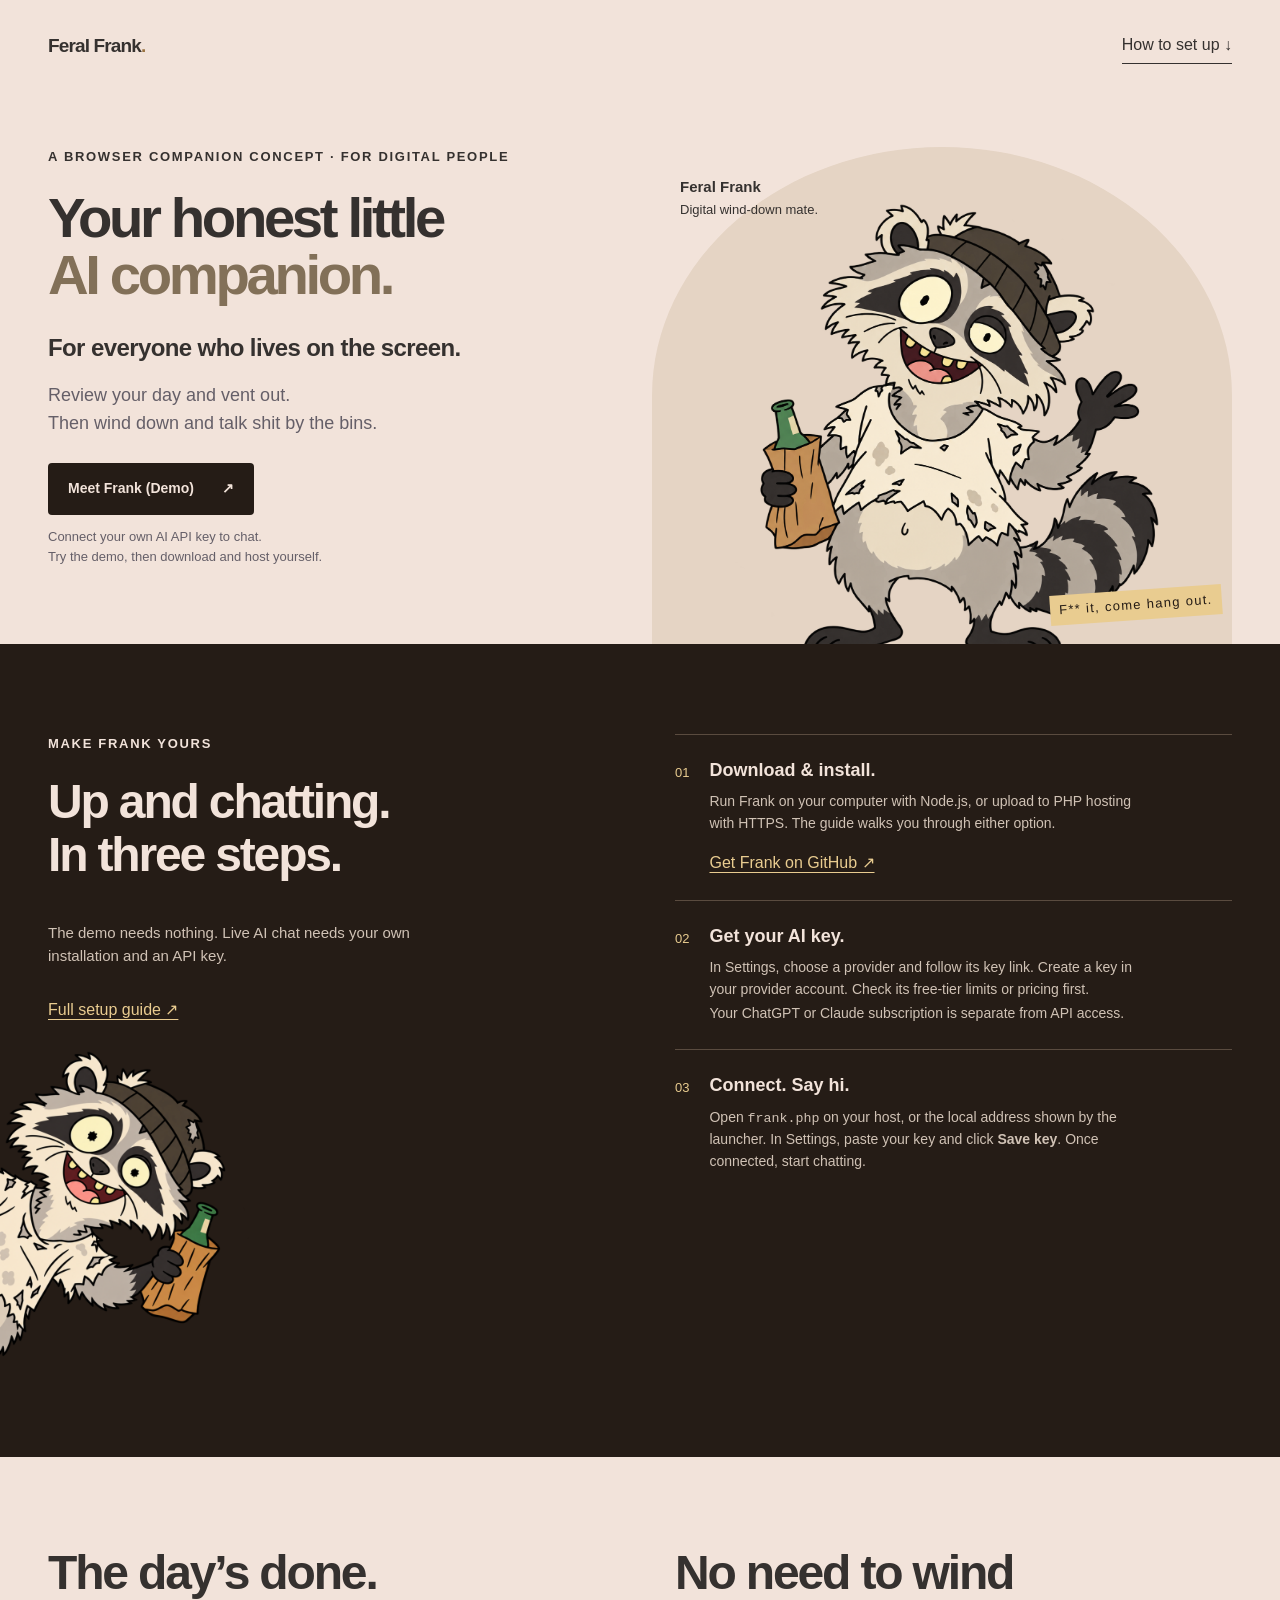
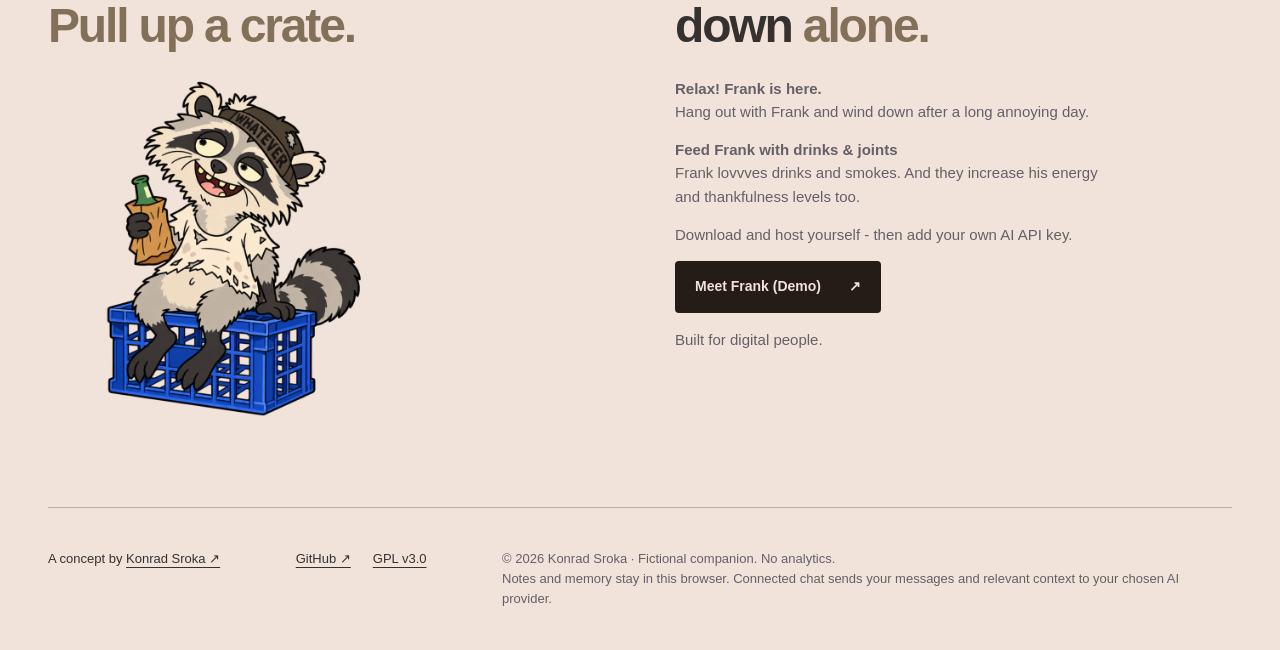
==== commit 7fcc01f7: "Finalise closing copy and remove feeding screenshot" ====
--- a/docs/index.html
+++ b/docs/index.html
@@ -676,11 +676,10 @@
 				<div class="start-copy">
 					<h2>No need to wind down <em>alone.</em></h2>
 					<p><b>Relax! Frank is here.</b><br>Hang out with Frank and wind down after a long annoying day.</p>
-					<img src="images/frank-feeding.jpg" width="708" height="574" alt="Feed Frank drinks and joints using the icons beside him; his thankfulness, energy and ease of mind appear below." loading="lazy" decoding="async" style="display: block; width: 100%; height: auto;">
+					
 					<p><b>Feed Frank with drinks &amp; joints</b><br>Frank lovvves drinks and smokes. And they increase his energy and thankfulness levels too.</p>
 				
-					<p><a class="primary-cta" data-launch="" href="app.html" target="_blank" rel="noopener" title="Meet Frank in the demo (new tab)"><span data-launch-label="">Meet Frank (Demo)</span><span aria-hidden="true">↗</span></a></p>
-					<p class="fine-print" id="launch-status" role="status">Above just a demo. Download and host yourself - then add your own AI API key. Built for digital people.</p>
+					<p class="fine-print" id="launch-status" role="status">Download and host yourself - then add your own AI API key.</p><p><a class="primary-cta" data-launch="" href="app.html" target="_blank" rel="noopener" title="Meet Frank in the demo (new tab)"><span data-launch-label="">Meet Frank (Demo)</span><span aria-hidden="true">↗</span></a></p><p>Built for digital people.</p>
 				</div>
 			</section>
 		</main>
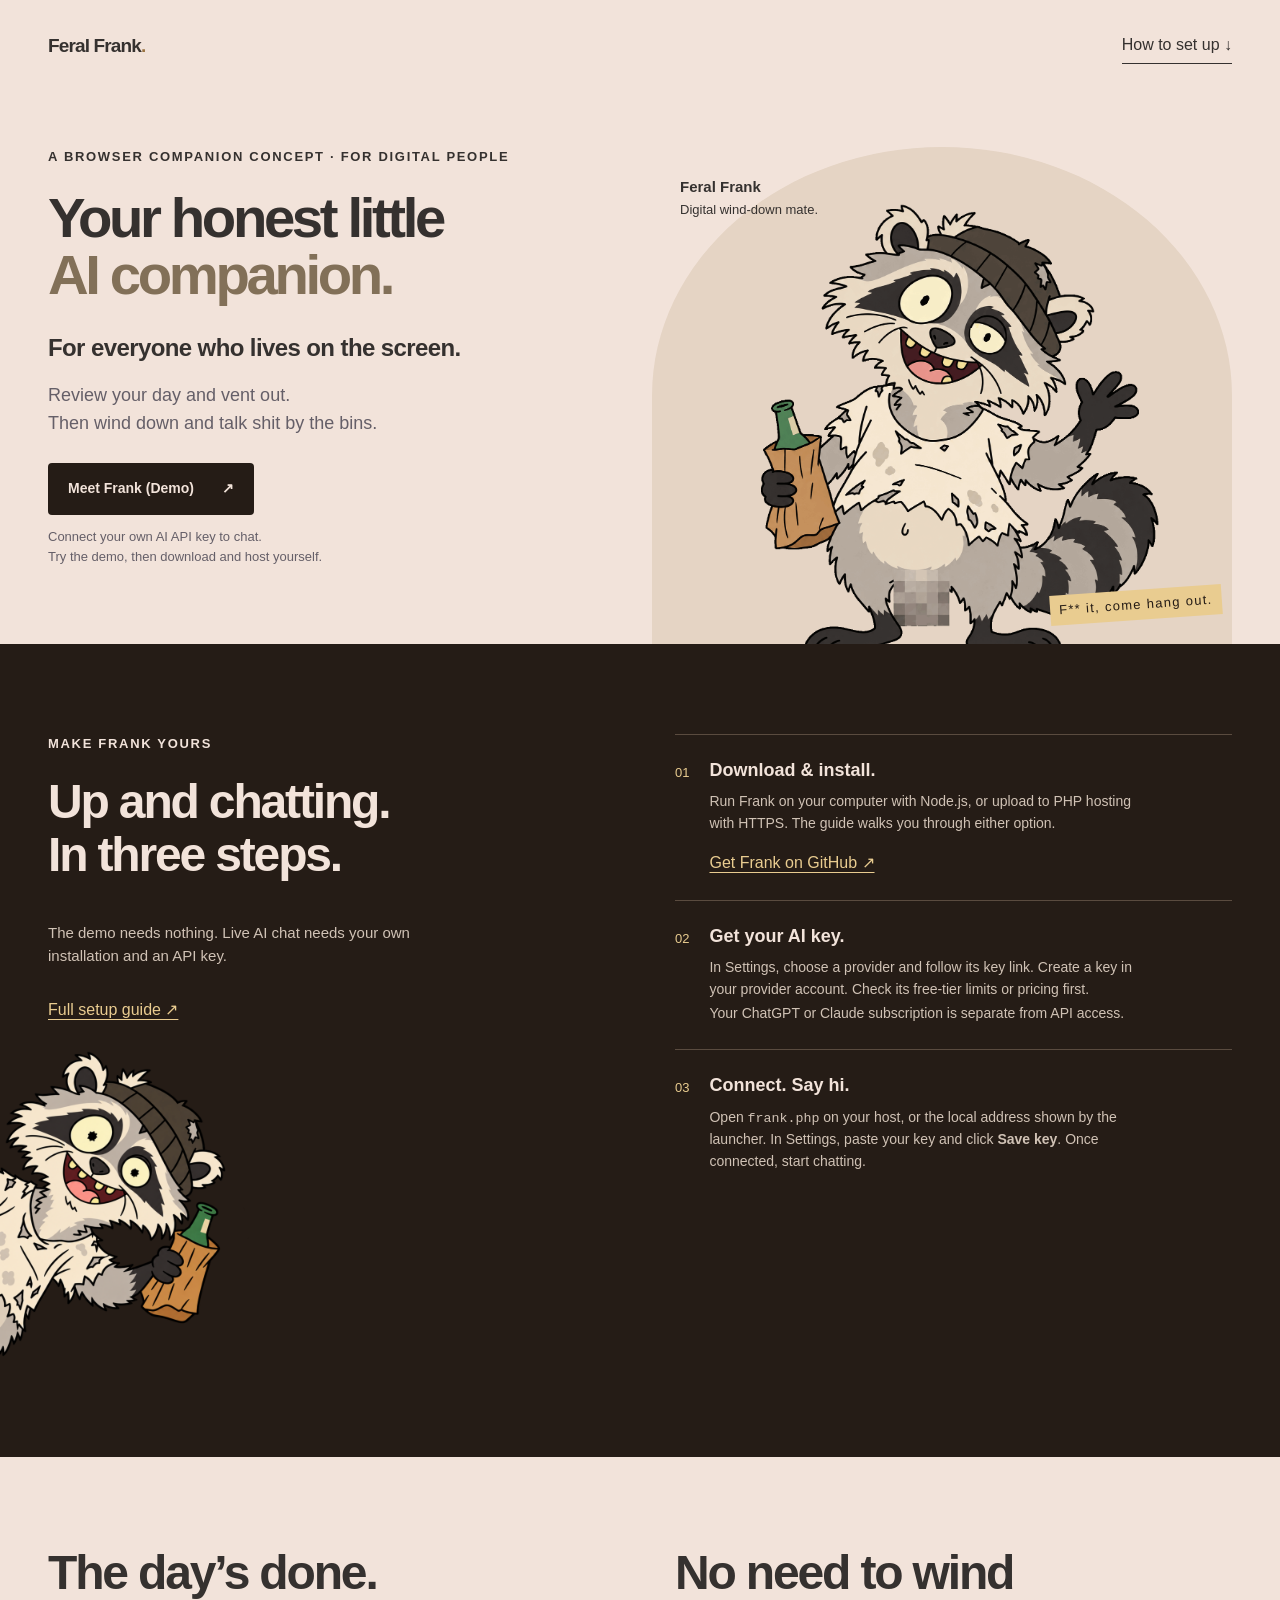
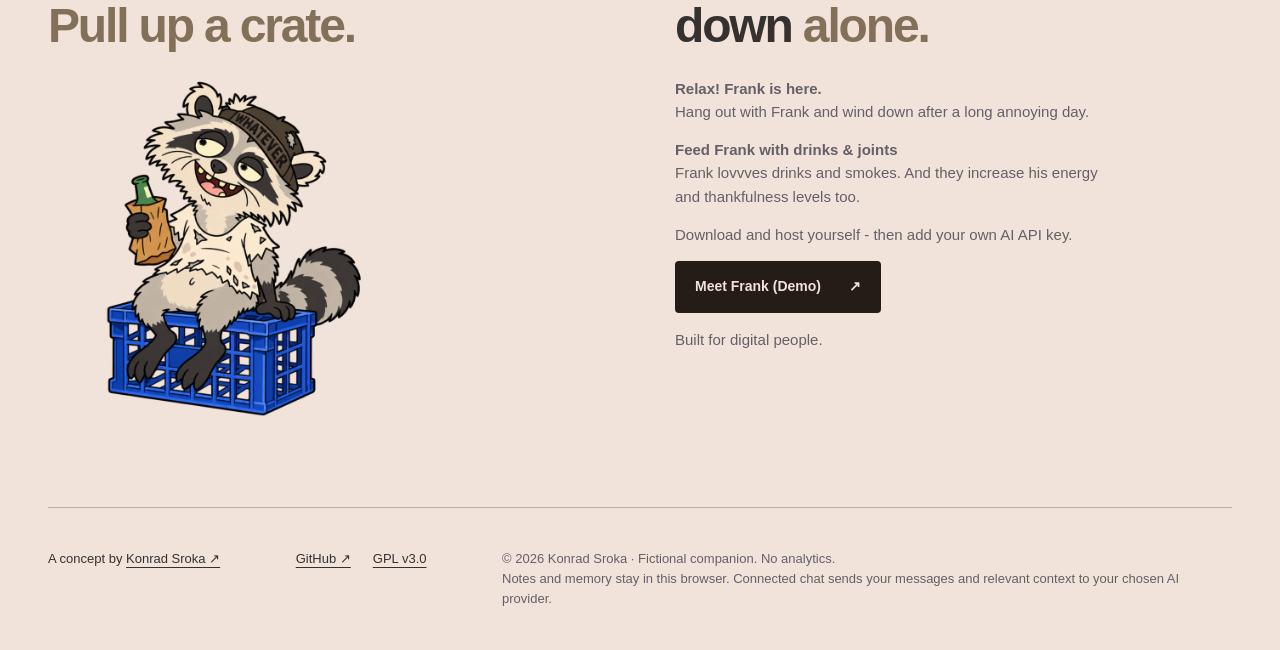
==== commit 5d015ca4: "Add pixel-censored hero variant while preserving original Frank" ====
--- a/docs/index.html
+++ b/docs/index.html
@@ -486,8 +486,8 @@
 					>
 					<svg class="hero-frank" viewBox="0 0 1222 1287" role="img" aria-label="Frank looks at you, waving with a bagged bottle" xmlns="http://www.w3.org/2000/svg" xmlns:xlink="http://www.w3.org/1999/xlink"><defs><image
 												id="about-original-ink"
-												href="frank.png"
-												xlink:href="frank.png"
+												href="images/frank-censored.png"
+												xlink:href="images/frank-censored.png"
 												x="0"
 												y="0"
 												width="1222"
